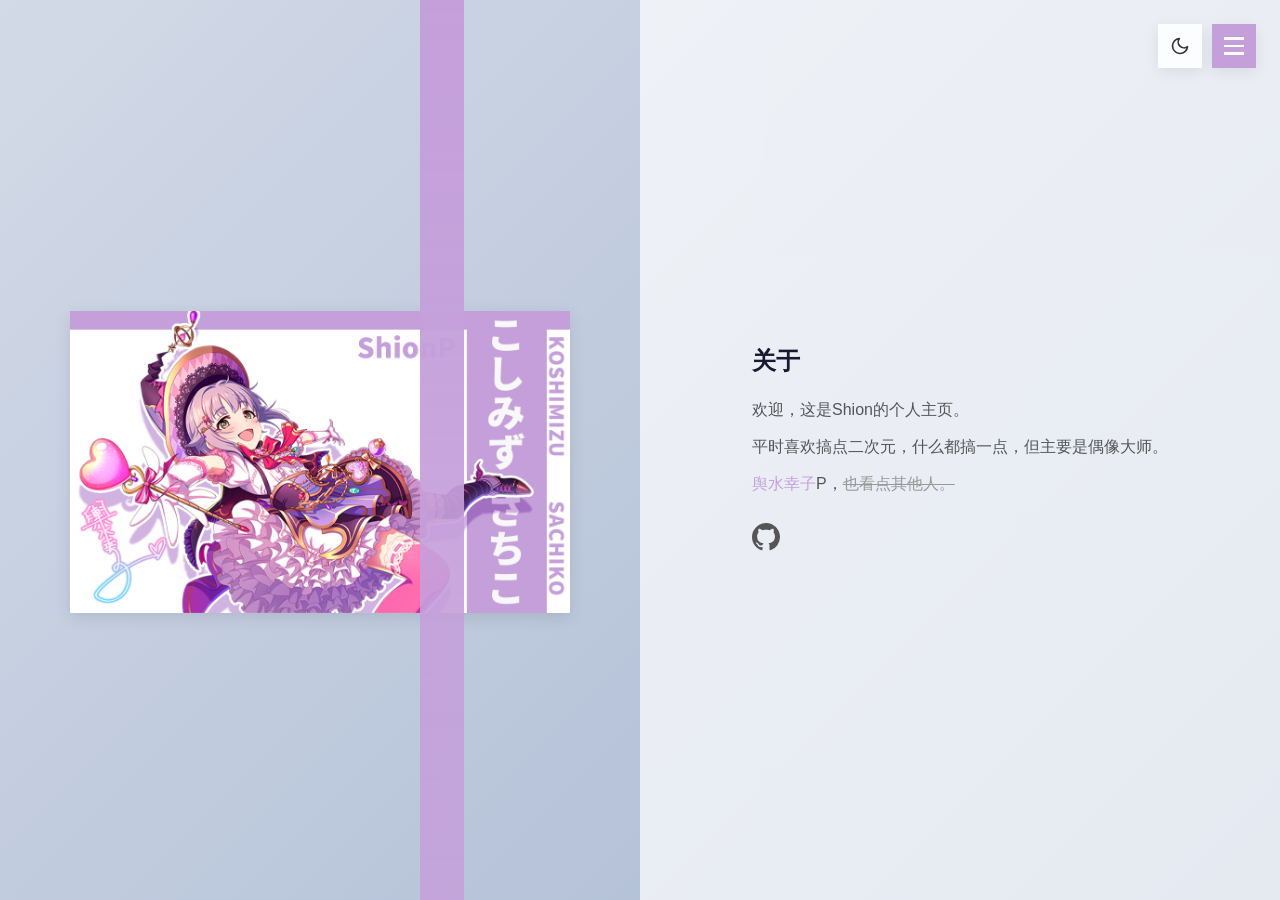
==== html/about.html @ f1ca3130 "perf: 预加载音效减少播放延迟" ====
<!DOCTYPE html>
<html lang="zh-CN">
<head>
    <meta charset="UTF-8" />
    <meta name="viewport" content="width=device-width, initial-scale=1.0" />
    <title>关于 · Shion</title>
    <link rel="stylesheet" href="../css/style.css" />
    <script>
        (function () {
            try {
                var t = localStorage.getItem('theme');
                if (!t) t = window.matchMedia('(prefers-color-scheme: dark)').matches ? 'dark' : 'light';
                document.documentElement.dataset.theme = t;
            } catch (e) {}
        })();
    </script>
    <style>
        .about-page {
            flex: 1;
            display: flex;
            height: 100vh;
        }

        /* 关于页主题色：采用「舆水幸子」链接的紫色，作为本页强调色；
           无论浅色/夜间模式都固定为同一紫色，不随主题变化 */
        :root {
            --accent: #c59fda;
        }
        [data-theme="dark"] {
            --accent: #c59fda;
        }

        /* 「舆水幸子」下划线：与友链页通用下划线一致（固定 width:100% + scaleX 从左生长） */
        #sachikoLink {
            position: relative;
            color: var(--accent);
            text-decoration: none;
        }
        #sachikoLink::after {
            content: "";
            position: absolute;
            left: 0;
            bottom: -3px;
            width: 100%;
            height: 2px;
            background: var(--accent);
            transform: scaleX(0);
            transform-origin: left center;
            transition: transform 0.25s ease;
        }
        #sachikoLink:hover::after {
            transform: scaleX(1);
        }

        .about-left {
            flex: 1;
            display: flex;
            align-items: center;
            justify-content: center;
            opacity: 0;
            animation: fadeIn 0.6s ease 0.15s forwards;
        }

        .about-right {
            flex: 1;
            background: rgba(255, 255, 255, 0.7);
            display: flex;
            align-items: center;
            justify-content: center;
            opacity: 0;
            transform: translateY(20px);
            animation: fadeInUp 0.6s ease 0.4s forwards;
        }

        .about-center {
            text-align: left;
            max-width: 500px;
        }

        @keyframes fadeIn {
            0% { opacity: 0; }
            100% { opacity: 1; }
        }

        @keyframes fadeInUp {
            0% { opacity: 0; transform: translateY(20px); }
            100% { opacity: 1; transform: translateY(0); }
        }

        .about-center h2 {
            font-size: 1.5rem;
            font-weight: 600;
            color: #1a1a2e;
            margin-bottom: 1rem;
        }

        .about-center p {
            color: #555;
            font-size: 1rem;
            line-height: 1.8;
            margin-bottom: 0.5rem;
        }

        .about-card {
            display: inline-block;
            margin-top: 1.5rem;
            cursor: pointer;
            user-select: none;
            -webkit-user-select: none;
        }

        .about-card img {
            width: 100%;
            max-width: 500px;
            height: auto;
            display: block;
            box-shadow: 0 4px 16px rgba(0, 0, 0, 0.1);
            transition: transform 0.3s ease;
        }

        .about-card.enlarged img {
            transform: scale(1.4);
        }

        /* 夜间模式：跟随主题，不再白色刺眼 */
        [data-theme="dark"] .about-right {
            background: rgba(30, 32, 48, 0.5);
        }
        [data-theme="dark"] .about-center h2 {
            color: #f0f0f7;
        }
        [data-theme="dark"] .about-center p {
            color: #c2c7d6;
        }
        [data-theme="dark"] .about-center a[style*="color:#555"] {
            color: #c2c7d6 !important;
        }

        /* 点击舆水幸子时显示的 SD 小人预览图（定位由 JS 计算，贴在文字左侧） */
        #sachikoPreview {
            position: fixed;
            width: 130px;
            max-width: 40vw;
            height: auto;
            z-index: 300;
            opacity: 0;
            pointer-events: none;
            transition: opacity 0.6s ease;
            /* 不受夜间 img 滤镜影响，保持原图亮度 */
            filter: none;
            user-select: none;
            -webkit-user-select: none;
            -webkit-user-drag: none;
        }
        #sachikoPreview.show {
            opacity: 1;
            pointer-events: auto; /* 显示时响应点击，可蹦跶 */
        }
        /* 切换主题时临时淡出旧图：淡出快、淡入慢 */
        #sachikoPreview.switching {
            opacity: 0;
            transition: opacity 0.2s ease;
        }
        /* 出场蹦跶动画（点击显示时触发，不影响 left/top 定位） */
        #sachikoPreview.bounce {
            animation: sachikoBounce 0.6s ease;
        }
        @keyframes sachikoBounce {
            0%   { transform: translateY(6px) scale(0.85); }
            40%  { transform: translateY(-16px) scale(1.06); }
            60%  { transform: translateY(0) scale(1); }
            75%  { transform: translateY(-7px) scale(1.03); }
            100% { transform: translateY(0) scale(1); }
        }
        /* 鼠标按下蓄力：下蹲压缩，松开即蹦 */
        #sachikoPreview.ready {
            transform: translateY(8px) scale(0.84);
            transition: transform 0.12s ease;
        }
        [data-theme="dark"] #sachikoPreview {
            width: 130px;
        }
    </style>
</head>
<body>
    <!-- 导航与飞出色块由 ../js/script.js 统一注入 -->

    <div class="about-page">
        <div class="about-left">
            <div class="about-card" id="aboutCard">
                <img src="../image/meishi/me/正.png" alt="名片正面" />
            </div>
        </div>
        <div class="about-right">
            <div class="about-center">
                <h2>关于</h2>
                <p>欢迎，这是Shion的个人主页。</p>
                <p>平时喜欢搞点二次元，什么都搞一点，但主要是偶像大师。</p>
                <p><a href="https://mobile.moegirl.org.cn/%E8%88%86%E6%B0%B4%E5%B9%B8%E5%AD%90" target="_blank" rel="noopener" id="sachikoLink">舆水幸子</a>P，<span style="text-decoration:line-through;color:#999;">也看点其他人。</span></p>
                <div style="margin-top:1.5rem;">
                    <a href="https://github.com/shiodd" target="_blank" rel="noopener" style="display:inline-flex;color:#555;">
                        <svg viewBox="0 0 24 24" fill="currentColor" width="28" height="28"><path d="M12 0C5.37 0 0 5.37 0 12c0 5.31 3.435 9.795 8.205 11.385.6.105.825-.255.825-.57 0-.285-.015-1.23-.015-2.235-3.015.555-3.795-.735-4.035-1.41-.135-.345-.72-1.41-1.23-1.695-.42-.225-1.02-.78-.015-.795.945-.015 1.62.87 1.845 1.23 1.08 1.815 2.805 1.305 3.495.99.105-.78.42-1.305.765-1.605-2.67-.3-5.46-1.335-5.46-5.925 0-1.305.465-2.385 1.23-3.225-.12-.3-.54-1.53.12-3.18 0 0 1.005-.315 3.3 1.23.96-.27 1.98-.405 3-.405s2.04.135 3 .405c2.295-1.56 3.3-1.23 3.3-1.23.66 1.65.24 2.88.12 3.18.765.84 1.23 1.905 1.23 3.225 0 4.605-2.805 5.625-5.475 5.925.435.375.81 1.095.81 2.22 0 1.605-.015 2.895-.015 3.3 0 .315.225.69.825.57A12.02 12.02 0 0 0 24 12c0-6.63-5.37-12-12-12z"/></svg>
                    </a>
                </div>
            </div>
        </div>
        <script>
                document.getElementById('aboutCard').addEventListener('click', function() {
                    this.classList.toggle('enlarged');
                });
        </script>
    </div>

    <!-- 悬停舆水幸子时显示的 SD 小人预览 -->
    <img id="sachikoPreview" alt="舆水幸子 SD" />

    <script src="../js/script.js"></script>
    <script>
        // 点击舆水幸子链接：切换显示/隐藏对应 SD 小人图（不跳转）
        (function () {
            const link = document.getElementById('sachikoLink');
            const preview = document.getElementById('sachikoPreview');
            if (!link || ! preview) return;
            function sachikoSrc() {
                const isDark = document.documentElement.dataset.theme === 'dark';
                return isDark
                    ? '../image/about/sd/sd_night.png'
                    : '../image/about/sd/sd_sun.png';
            }
            // 压暗滤镜跟随“图片本身”而非 data-theme，避免切换瞬间旧图亮度跳变
            function sachikoFilter() {
                const isDark = document.documentElement.dataset.theme === 'dark';
                return isDark ? 'brightness(0.68) saturate(0.9)' : 'none';
            }
            // 图片加载完成后按文字位置定位（贴在文字左侧、垂直居中）；换主题图后淡入
            const SWITCH_IN_MS = 1500; // 切换模式时 SD 小人的淡入时长
            preview.addEventListener('load', () => {
                positionPreview();
                if (preview.classList.contains('switching')) {
                    preview.style.transition = 'opacity ' + (SWITCH_IN_MS / 1000) + 's ease';
                    void preview.offsetWidth; // 强制 reflow，确保后续 opacity 变化走过渡而非瞬切
                    preview.classList.remove('switching');
                    // 淡入结束后恢复 base 过渡，避免影响点击显示/隐藏
                    setTimeout(() => { preview.style.transition = ''; }, SWITCH_IN_MS);
                }
            });
            // 蹦跶一下（先移除再 reflow，保证可重复触发）
            function bouncePreview() {
                preview.classList.remove('bounce');
                void preview.offsetWidth;
                preview.classList.add('bounce');
            }
            // 点击 SD 小人播放对应主题语音（按当前主题切换日/夜音效）
            // 提前为日/夜两种语音各建一个 Audio 并预加载，避免每次点击都重新拉取导致延迟
            const sdAudioDay = new Audio('../sound/voice/about/sd_sun.mp3');
            const sdAudioNight = new Audio('../sound/voice/about/sd_night.mp3');
            [sdAudioDay, sdAudioNight].forEach(a => { a.preload = 'auto'; a.load(); });
            function playSdSfx() {
                const isDark = document.documentElement.dataset.theme === 'dark';
                const a = isDark ? sdAudioNight : sdAudioDay;
                a.currentTime = 0;
                a.play().catch(() => {});
            }
            function positionPreview() {
                const r = link.getBoundingClientRect();
                const pw = preview.offsetWidth || 150;
                const ph = preview.offsetHeight || 0;
                let left = r.left - pw - 12;
                let top = r.top + r.height / 2 - ph / 2;
                if (left < 8) left = r.right + 12; // 左侧空间不足则显示在右侧
                if (top < 8) top = 8;
                preview.style.left = left + 'px';
                preview.style.top = top + 'px';
            }
            link.addEventListener('click', (e) => {
                e.preventDefault(); // 阻止跳转链接
                if (preview.classList.contains('show')) {
                    preview.classList.remove('show', 'switching'); // 再次点击消失
                } else {
                    preview.classList.remove('switching');
                    preview.style.filter = sachikoFilter();
                    preview.src = sachikoSrc();
                    preview.classList.add('show');
                    positionPreview();
                    bouncePreview(); // 出场蹦跶
                }
            });
            // 鼠标按下蓄力、松开蹦跶（一次点击只蹦一次，避免 click 重复触发）
            let pressing = false;
            preview.addEventListener('mousedown', (e) => {
                e.stopPropagation();
                if (!preview.classList.contains('show')) return;
                pressing = true;
                preview.classList.add('ready'); // 蓄力下蹲
            });
            function releaseBounce() {
                if (!pressing) return;
                pressing = false;
                preview.classList.remove('ready'); // 解除蓄力
                playSdSfx(); // 播放对应主题音效
                bouncePreview(); // 蹦跶
            }
            preview.addEventListener('mouseup', (e) => {
                e.stopPropagation();
                releaseBounce();
            });
            // 在元素外松开也能蹦跶
            document.addEventListener('mouseup', releaseBounce);
            // 切换日/夜模式时，若 SD 正显示则同步更换对应主题图（带淡出淡入过渡）
            const themeObserver = new MutationObserver(() => {
                if (preview.classList.contains('show')) {
                    preview.style.transition = ''; // 清残留 inline 过渡，确保淡出用 .switching 的 0.2s
                    preview.classList.remove('bounce'); // 避免蹦跶与切换淡出冲突
                    preview.classList.remove('ready'); // 清蓄力，避免卡住
                    preview.classList.add('switching'); // 淡出旧图
                    setTimeout(() => {
                        preview.style.filter = sachikoFilter();
                        preview.src = sachikoSrc();
                    }, 250); // 与淡出过渡(0.2s)一致，确保旧图淡出后再换
                }
            });
            themeObserver.observe(document.documentElement, {
                attributes: true,
                attributeFilter: ['data-theme'],
            });
        })();
    </script>
</body>
</html>
---- css/style.css ----
/* ========== Theme Variables ========== */
:root {
    --bg-grad: linear-gradient(135deg, #d3dae7 0%, #a8b8d2 100%);
    --text: #333;
    --text-strong: #1a1a2e;
    --text-soft: #555;
    --text-muted: #999;
    --surface: rgba(255, 255, 255, 0.85);
    --surface-strong: rgba(255, 255, 255, 0.9);
    --surface-soft: rgba(255, 255, 255, 0.6);
    --surface-faint: rgba(255, 255, 255, 0.4);
    --shadow: 0 4px 16px rgba(0, 0, 0, 0.08);
    --shadow-lg: 0 8px 30px rgba(0, 0, 0, 0.1);
    --tag-bg: #eef0f5;
    --tag-text: #1a1a2e;
}

[data-theme="dark"] {
    --bg-grad: linear-gradient(135deg, #1a1a2e 0%, #16213e 100%);
    --text: #e8e8ef;
    --text-strong: #f0f0f7;
    --text-soft: #c2c7d6;
    --text-muted: #9aa0b4;
    --surface: rgba(40, 42, 60, 0.85);
    --surface-strong: rgba(48, 50, 70, 0.9);
    --surface-soft: rgba(30, 32, 48, 0.6);
    --surface-faint: rgba(30, 32, 48, 0.4);
    --shadow: 0 4px 16px rgba(0, 0, 0, 0.4);
    --shadow-lg: 0 8px 30px rgba(0, 0, 0, 0.45);
    --tag-bg: #2a2c3e;
    --tag-text: #e8e8ef;
}

/* 夜间模式下降低强调色亮度，避免亮色在深色背景上刺眼 */
[data-theme="dark"] .arrow-block {
    filter: brightness(0.62) saturate(0.85);
}
[data-theme="dark"] .nav-toggle {
    filter: brightness(0.68) saturate(0.85);
}
[data-theme="dark"] .nav-btn {
    filter: brightness(0.72) saturate(0.9);
}
[data-theme="dark"] .nav-btn span {
    color: #fff;
}

/* 夜间模式：首页布局镜像（图片移到右侧，与白天相反） */
[data-theme="dark"] .main-wrap {
    flex-direction: row-reverse;
    position: relative;
    z-index: 60;
}
[data-theme="dark"] .profile-side {
    background: url('../image/index/index_night.png') right 28px bottom 0px / contain no-repeat;
    width: 500px;
    position: relative;
    z-index: 60;
    /* 夜间压暗图片，融入深色背景 */
    filter: brightness(0.68) saturate(0.9);
}
/* 夜间模式：各子页图片（名片/头像/相册）统一压暗 */
[data-theme="dark"] img {
    filter: brightness(0.7) saturate(0.9);
}

/* 夜间模式：色条飞入方向反转为从下到上（飞出保持原样） */
@keyframes arrowRise {
    0% {
        opacity: 0;
        transform: translateY(110vh) scaleY(0.3);
    }
    60% {
        opacity: 1;
    }
    100% {
        opacity: 1;
        transform: translateY(0) scaleY(1);
    }
}
[data-theme="dark"] .arrow-block.vertical.stay {
    animation: arrowRise 0.6s cubic-bezier(0.22, 1, 0.36, 1) forwards;
}

/* 夜间模式：横向色条飞入方向反转为从左侧进入 */
@keyframes barSlideInReverse {
    0% {
        opacity: 0;
        transform: translateX(-110vw) scaleX(0.3);
    }
    100% {
        opacity: 1;
        transform: translateX(0) scaleX(1);
    }
}
[data-theme="dark"] .arrow-block.horizontal.stay {
    animation: barSlideInReverse 0.5s cubic-bezier(0.22, 1, 0.36, 1) forwards;
}

/* 切换主题时各页面内容与首页一致淡入 */
body.theme-switch .main-wrap,
body.theme-switch .about-page,
body.theme-switch .record-page,
body.theme-switch .card-page,
body.theme-switch .friends-page {
    animation: fadeIn 2.2s ease forwards;
}

/* ========== Reset & Base ========== */
*,
*::before,
*::after {
    margin: 0;
    padding: 0;
    box-sizing: border-box;
}

body {
    font-family: -apple-system, BlinkMacSystemFont, "Segoe UI", Roboto,
        "Helvetica Neue", Arial, "Noto Sans SC", sans-serif;
    /* 固定白天渐变：夜间黑色由下方叠加层（opacity 过渡）提供，从而实现平滑渐变黑；底色调柔和不刺眼 */
    background: linear-gradient(135deg, #d3dae7 0%, #a8b8d2 100%);
    display: flex;
    padding: 0;
    margin: 0;
    color: var(--text);
    line-height: 1.6;
    overflow-x: hidden;
    overflow-y: hidden;
    height: 100vh;
    transition: background 0.3s ease, color 0.3s ease;
}

/* 夜间模式背景：用固定暗色叠加层 + opacity 过渡实现平滑渐变黑
   （渐变无法直接过渡，故用叠加层的方式） */
body::before {
    content: "";
    position: fixed;
    inset: 0;
    background: linear-gradient(135deg, #1a1a2e 0%, #16213e 100%);
    opacity: 0;
    transition: opacity 1.5s ease;
    z-index: -1;
    pointer-events: none;
}
[data-theme="dark"] body::before {
    opacity: 1;
}

/* ========== Top Nav ========== */
.top-nav {
    position: fixed;
    top: 1.5rem;
    right: 1.5rem;
    z-index: 100;
    display: flex;
    flex-direction: row;
    align-items: center;
    gap: 0.6rem;
}

/* 汉堡按钮 */
.nav-toggle {
    width: 44px;
    height: 44px;
    border: none;
    border-radius: 0;
    background: var(--surface);
    backdrop-filter: blur(8px);
    cursor: pointer;
    display: flex;
    flex-direction: column;
    align-items: center;
    justify-content: center;
    gap: 5px;
    box-shadow: var(--shadow);
    transition: background 0.25s, box-shadow 0.25s;
    position: relative;
    z-index: 110;
}

.nav-toggle:hover {
    background: var(--surface-strong) !important;
    box-shadow: var(--shadow);
}

/* 悬停时覆盖 JS 注入的彩色背景，跟随主题色（浅色深条 / 深色浅条） */
.nav-toggle:hover span {
    background: var(--text) !important;
}

.nav-toggle span {
    display: block;
    width: 20px;
    height: 2.5px;
    background: var(--toggle-color, var(--text));
    border-radius: 0;
    transition: all 0.3s ease;
    transform-origin: center;
}

.nav-toggle.active span:nth-child(1) {
    transform: translateY(7.5px) rotate(45deg);
}
.nav-toggle.active span:nth-child(2) {
    opacity: 0;
    transform: scaleX(0);
}
.nav-toggle.active span:nth-child(3) {
    transform: translateY(-7.5px) rotate(-45deg);
}

/* 主题切换按钮（太阳/月亮） */
.theme-toggle-btn {
    width: 44px;
    height: 44px;
    border: none;
    border-radius: 0;
    background: var(--surface);
    backdrop-filter: blur(8px);
    cursor: pointer;
    font-size: 1.1rem;
    line-height: 1;
    color: var(--text);
    box-shadow: var(--shadow);
    transition: background 0.25s, box-shadow 0.25s;
    position: relative;
    z-index: 110;
    display: flex;
    align-items: center;
    justify-content: center;
    padding: 0;
}

.theme-toggle-btn:hover {
    background: var(--surface-strong);
    box-shadow: var(--shadow);
}

/* 主题图标：在月亮/太阳之间做淡入淡出 + 旋转缩放切换 */
.theme-toggle-btn .icon {
    position: absolute;
    inset: 0;
    display: flex;
    align-items: center;
    justify-content: center;
    transition: opacity 0.3s ease, transform 0.4s ease;
}

.theme-toggle-btn .icon-moon {
    opacity: 1;
    transform: rotate(0deg) scale(1);
}

.theme-toggle-btn .icon-sun {
    opacity: 0;
    transform: rotate(-90deg) scale(0.4);
}

[data-theme="dark"] .theme-toggle-btn .icon-moon {
    opacity: 0;
    transform: rotate(90deg) scale(0.4);
}

[data-theme="dark"] .theme-toggle-btn .icon-sun {
    opacity: 1;
    transform: rotate(0deg) scale(1);
}

/* 下拉菜单 */
.nav-dropdown {
    position: absolute;
    top: calc(100% + 8px);
    right: 0;
    display: flex;
    flex-direction: column;
    gap: 0;
    background: transparent;
    padding: 0;
    box-shadow: var(--shadow-lg);
    max-height: 0;
    overflow: hidden;
    transition: max-height 0.35s ease;
}

.nav-dropdown.open {
    max-height: 300px;
}

.nav-dropdown .nav-btn {
    display: flex;
    align-items: center;
    gap: 0.6rem;
    padding: 0.6rem 1rem;
    border: none;
    border-radius: 0;
    background: var(--surface-strong);
    cursor: pointer;
    color: var(--text-soft);
    font-size: 0.9rem;
    font-weight: 500;
    white-space: nowrap;
    transition: all 0.2s ease;
    /* 文本不可选中 */
    user-select: none;
    -webkit-user-select: none;
}

.nav-dropdown .nav-btn span {
    color: var(--text-soft);
}

.nav-dropdown .nav-btn:hover {
    background: var(--btn-color);
    color: #fff;
}

.nav-dropdown .nav-btn:hover span {
    color: #fff;
}

/* ========== Arrow Blocks ========== */
.arrow-blocks {
    position: fixed;
    top: 0;
    left: 0;
    width: 100%;
    height: 100vh;
    pointer-events: none;
    z-index: 50;
    overflow: hidden;
}

/* 色块基础定位始终在屏内，飞入/飞出完全由 transform 动画控制，
   避免依赖 top/left 关键帧导致切换动画时瞬间弹回屏外 */
.arrow-block {
    position: absolute;
    top: 0;
    left: 0;
    width: 44px;
    height: 100vh;
    border-radius: 0;
    display: flex;
    flex-direction: column;
    align-items: center;
    justify-content: center;
    color: #fff;
    font-size: 0.85rem;
    font-weight: 600;
}

/* 进入：由少到多（scale 展开）+ 从屏外飞入 */
.arrow-block.stay {
    animation: arrowDrop 0.6s cubic-bezier(0.22, 1, 0.36, 1) forwards;
}

.arrow-block.horizontal.stay {
    animation: barSlideIn 0.5s cubic-bezier(0.22, 1, 0.36, 1) forwards;
}

/* 飞出：沿各自进入方向继续飞出（不退回），由多到少（scale 收缩） */
.arrow-block.fly-out-down {
    animation: flyOutDown 0.4s ease-in forwards;
}
.arrow-block.fly-out-up {
    animation: flyOutUp 0.4s ease-in forwards;
}
.arrow-block.fly-out-left {
    animation: flyOutLeft 0.4s ease-in forwards;
}
.arrow-block.fly-out-right {
    animation: flyOutRight 0.4s ease-in forwards;
}

@keyframes arrowDrop {
    0% {
        opacity: 0;
        transform: translateY(-110vh) scaleY(0.3);
    }
    60% {
        opacity: 1;
    }
    100% {
        opacity: 1;
        transform: translateY(0) scaleY(1);
    }
}

@keyframes barSlideIn {
    0% {
        opacity: 0;
        transform: translateX(110vw) scaleX(0.3);
    }
    60% {
        opacity: 1;
    }
    100% {
        opacity: 1;
        transform: translateX(0) scaleX(1);
    }
}

@keyframes flyOutDown {
    0% {
        opacity: 1;
        transform: translateY(0) scaleY(1);
    }
    100% {
        opacity: 0;
        transform: translateY(110vh) scaleY(0);
    }
}

@keyframes flyOutLeft {
    0% {
        opacity: 1;
        transform: translateX(0) scaleX(1);
    }
    100% {
        opacity: 0;
        transform: translateX(-110vw) scaleX(0);
    }
}

@keyframes flyOutUp {
    0% {
        opacity: 1;
        transform: translateY(0) scaleY(1);
    }
    100% {
        opacity: 0;
        transform: translateY(-110vh) scaleY(0);
    }
}

@keyframes flyOutRight {
    0% {
        opacity: 1;
        transform: translateX(0) scaleX(1);
    }
    100% {
        opacity: 0;
        transform: translateX(110vw) scaleX(0);
    }
}

/* ========== Main Wrap ========== */
.main-wrap {
    flex: 1;
    display: flex;
}

/* ========== Profile Side (Left) ========== */
.profile-side {
    width: 420px;
    flex-shrink: 0;
    background: url('../image/index/index.png') center / cover no-repeat;
    opacity: 0;
    animation: fadeIn 0.6s ease 0.15s forwards;
}

@keyframes fadeIn {
    0% { opacity: 0; }
    100% { opacity: 1; }
}

.profile-side .avatar {
    width: 130px;
    height: 130px;
    border-radius: 0;
    overflow: hidden;
    margin: 0 auto 1.5rem;
    border: 3px solid rgba(255, 255, 255, 0.3);
    box-shadow: 0 8px 24px rgba(0, 0, 0, 0.2);
}

.profile-side .avatar img {
    width: 100%;
    height: 100%;
    object-fit: cover;
    display: block;
}

.profile-side .name {
    font-size: 1.75rem;
    font-weight: 700;
    color: #fff;
    letter-spacing: 0.02em;
}

.profile-side .bio {
    font-size: 0.95rem;
    color: rgba(255, 255, 255, 0.6);
    margin-top: 0.4rem;
}

.profile-side .socials {
    display: flex;
    justify-content: center;
    gap: 0.75rem;
    margin-top: 1.5rem;
}

.profile-side .socials a {
    display: inline-flex;
    align-items: center;
    justify-content: center;
    width: 42px;
    height: 42px;
    border-radius: 0;
    color: rgba(255, 255, 255, 0.7);
    background: rgba(255, 255, 255, 0.1);
}

.profile-side .socials a svg {
    width: 20px;
    height: 20px;
}

.profile-side .socials a:hover {
    color: #fff;
    background: rgba(255, 255, 255, 0.25);
}

/* ========== Content Side (Right) ========== */
.content-side {
    flex: 1;
    padding: 4rem 3.5rem;
    display: flex;
    flex-direction: column;
    justify-content: center;
    position: relative;
    background: var(--surface-soft);
    opacity: 0;
    transform: translateY(20px);
    animation: fadeInUp 0.6s ease 0.4s forwards;
    transition: background 0.3s ease;
}

.home-center {
    position: relative;
    z-index: 1;
    text-align: center;
    user-select: none;
    -webkit-user-select: none;
}

.home-name {
    font-size: 3rem;
    font-weight: 700;
    color: var(--text-strong);
    margin-bottom: 0.5rem;
    letter-spacing: 0.04em;
}

.home-sub {
    display: inline-block;
    font-size: 1rem;
    color: var(--text-muted);
    margin-bottom: 1.5rem;
    transition: color 0.6s ease;
}

/* 日语标语：只有「輝き」两个字参与渐变。悬停整句副标题时，
   仅该 span 保持同一种颜色并平滑过渡到下一个主题色（循环）。
   动画的 keyframes 由 JS 用 NAV_COLORS 动态生成，不写死颜色。 */
.gradient-text {
    transition: color 0.6s ease;
}
.home-sub:hover .gradient-text {
    animation: themeColorShift 6s linear infinite;
}

/* 夜间模式：与导航主题色（.arrow-block）保持一致的方式变暗，避免亮色刺眼（不写死颜色） */
[data-theme="dark"] .gradient-text {
    filter: brightness(0.62) saturate(0.85);
}

/* ========== 首页点击色条 ========== */
/* 点页面任意位置，从该 x 坐标从屏幕顶部落下一条贯穿全屏高度的色条，停留后从右侧飞走 */
.click-bar {
    position: absolute;
    top: 0;
    width: 44px;
    height: 100vh;
    transform: translateY(-100%);
    pointer-events: none;
    z-index: 0;
}
/* 点击屏幕下半：落下后从下方飞走 */
.click-bar.fly-down {
    animation: clickBarDown 1.6s cubic-bezier(0.22, 1, 0.36, 1) forwards;
}
/* 点击屏幕上半：落下后从上方飞走 */
.click-bar.fly-up {
    animation: clickBarUp 1.6s cubic-bezier(0.22, 1, 0.36, 1) forwards;
}
@keyframes clickBarDown {
    0%   { transform: translateY(-100%); opacity: 0; }
    18%  { transform: translateY(0);     opacity: 1; }
    100% { transform: translateY(100%);  opacity: 1; }
}
@keyframes clickBarUp {
    0%   { transform: translateY(100%);  opacity: 0; }
    18%  { transform: translateY(0);     opacity: 1; }
    100% { transform: translateY(-100%); opacity: 1; }
}
/* 夜间模式：点击色条与导航主题色一致的方式变暗（不写死颜色） */
[data-theme="dark"] .click-bar {
    filter: brightness(0.62) saturate(0.85);
}

/* ========== About Screen ========== */
.about-screen {
    margin-left: 420px;
    min-height: 100vh;
    display: flex;
    flex-direction: column;
    justify-content: center;
    padding: 4rem 3.5rem;
    background: var(--surface-faint);
    text-align: left;
    transition: background 0.3s ease;
}

.about-screen h2 {
    font-size: 1.5rem;
    font-weight: 600;
    color: var(--text-strong);
    margin-bottom: 1.5rem;
}

.about-screen p {
    color: var(--text-soft);
    font-size: 1rem;
    margin-bottom: 0.5rem;
    line-height: 1.8;
}

.home-ip {
    font-size: 0.9rem;
    color: var(--text-muted);
}

@keyframes fadeInUp {
    0% {
        opacity: 0;
        transform: translateY(20px);
    }
    100% {
        opacity: 1;
        transform: translateY(0);
    }
}

/* ========== Tags ========== */
.tags {
    display: flex;
    flex-wrap: wrap;
    gap: 0.65rem;
}

.tag {
    display: inline-block;
    padding: 0.4rem 1.1rem;
    font-size: 0.9rem;
    color: var(--tag-text);
    background: var(--tag-bg);
    border-radius: 0;
    transition: all 0.2s ease;
}

.tag:hover {
    background: var(--text-strong);
    color: var(--tag-bg);
}

/* ========== Footer ========== */
.footer {
    margin-top: 2.5rem;
    font-size: 0.85rem;
    color: var(--text-muted);
}

/* ========== Responsive ========== */
@media (max-width: 768px) {
    .main-wrap {
        flex-direction: column;
    }

    .profile-side {
        width: 100%;
        min-height: 200px;
    }

    .content-side {
        padding: 2.5rem 1.5rem;
    }

    .top-nav {
        top: 0.75rem;
        right: 0.75rem;
    }

    .nav-toggle {
        width: 38px;
        height: 38px;
    }

    .theme-toggle-btn {
        width: 38px;
        height: 38px;
        font-size: 1rem;
    }

    .nav-toggle span {
        width: 18px;
        height: 2px;
    }
}
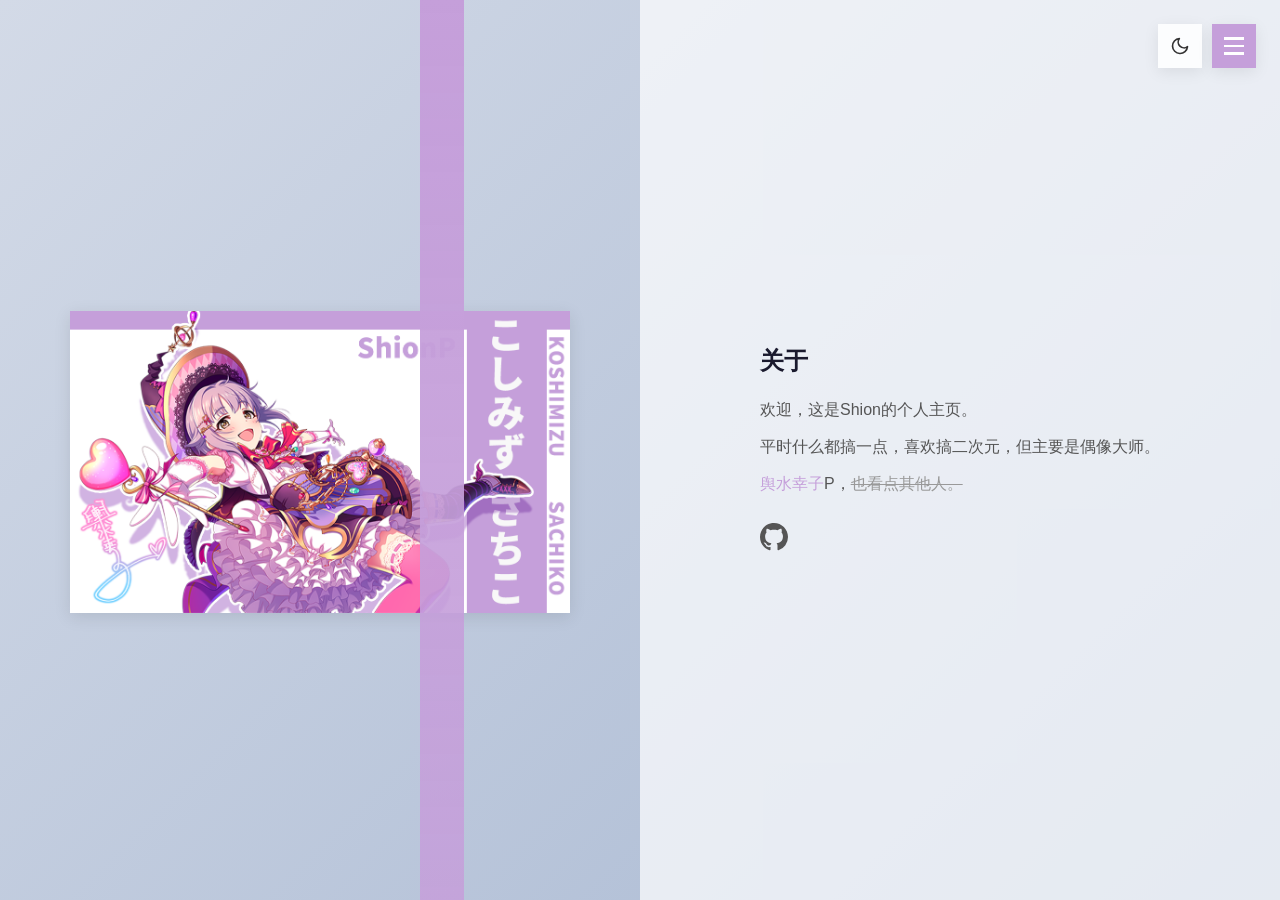
==== commit 444c443a: "update about" ====
--- a/html/about.html
+++ b/html/about.html
@@ -30,7 +30,6 @@
             --accent: #c59fda;
         }
 
-        /* 「舆水幸子」下划线：与友链页通用下划线一致（固定 width:100% + scaleX 从左生长） */
         #sachikoLink {
             position: relative;
             color: var(--accent);
@@ -102,7 +101,9 @@
         }
 
         .about-card {
-            display: inline-block;
+            display: block;
+            width: 100%;
+            max-width: min(500px, 42vw);
             margin-top: 1.5rem;
             cursor: pointer;
             user-select: none;
@@ -111,7 +112,7 @@
 
         .about-card img {
             width: 100%;
-            max-width: 500px;
+            max-width: 100%;
             height: auto;
             display: block;
             box-shadow: 0 4px 16px rgba(0, 0, 0, 0.1);
@@ -136,7 +137,6 @@
             color: #c2c7d6 !important;
         }
 
-        /* 点击舆水幸子时显示的 SD 小人预览图（定位由 JS 计算，贴在文字左侧） */
         #sachikoPreview {
             position: fixed;
             width: 130px;
@@ -161,7 +161,6 @@
             opacity: 0;
             transition: opacity 0.2s ease;
         }
-        /* 出场蹦跶动画（点击显示时触发，不影响 left/top 定位） */
         #sachikoPreview.bounce {
             animation: sachikoBounce 0.6s ease;
         }
@@ -195,7 +194,7 @@
             <div class="about-center">
                 <h2>关于</h2>
                 <p>欢迎，这是Shion的个人主页。</p>
-                <p>平时喜欢搞点二次元，什么都搞一点，但主要是偶像大师。</p>
+                <p>平时什么都搞一点，喜欢搞二次元，但主要是偶像大师。</p>
                 <p><a href="https://mobile.moegirl.org.cn/%E8%88%86%E6%B0%B4%E5%B9%B8%E5%AD%90" target="_blank" rel="noopener" id="sachikoLink">舆水幸子</a>P，<span style="text-decoration:line-through;color:#999;">也看点其他人。</span></p>
                 <div style="margin-top:1.5rem;">
                     <a href="https://github.com/shiodd" target="_blank" rel="noopener" style="display:inline-flex;color:#555;">
@@ -211,12 +210,12 @@
         </script>
     </div>
 
-    <!-- 悬停舆水幸子时显示的 SD 小人预览 -->
+    <!-- 悬停时显示的 SD 小人预览 -->
     <img id="sachikoPreview" alt="舆水幸子 SD" />
 
     <script src="../js/script.js"></script>
     <script>
-        // 点击舆水幸子链接：切换显示/隐藏对应 SD 小人图（不跳转）
+        
         (function () {
             const link = document.getElementById('sachikoLink');
             const preview = document.getElementById('sachikoPreview');
@@ -227,12 +226,11 @@
                     ? '../image/about/sd/sd_night.png'
                     : '../image/about/sd/sd_sun.png';
             }
-            // 压暗滤镜跟随“图片本身”而非 data-theme，避免切换瞬间旧图亮度跳变
+            
             function sachikoFilter() {
                 const isDark = document.documentElement.dataset.theme === 'dark';
                 return isDark ? 'brightness(0.68) saturate(0.9)' : 'none';
             }
-            // 图片加载完成后按文字位置定位（贴在文字左侧、垂直居中）；换主题图后淡入
             const SWITCH_IN_MS = 1500; // 切换模式时 SD 小人的淡入时长
             preview.addEventListener('load', () => {
                 positionPreview();
@@ -244,13 +242,11 @@
                     setTimeout(() => { preview.style.transition = ''; }, SWITCH_IN_MS);
                 }
             });
-            // 蹦跶一下（先移除再 reflow，保证可重复触发）
             function bouncePreview() {
                 preview.classList.remove('bounce');
                 void preview.offsetWidth;
                 preview.classList.add('bounce');
             }
-            // 点击 SD 小人播放对应主题语音（按当前主题切换日/夜音效）
             // 提前为日/夜两种语音各建一个 Audio 并预加载，避免每次点击都重新拉取导致延迟
             const sdAudioDay = new Audio('../sound/voice/about/sd_sun.mp3');
             const sdAudioNight = new Audio('../sound/voice/about/sd_night.mp3');
@@ -285,7 +281,6 @@
                     bouncePreview(); // 出场蹦跶
                 }
             });
-            // 鼠标按下蓄力、松开蹦跶（一次点击只蹦一次，避免 click 重复触发）
             let pressing = false;
             preview.addEventListener('mousedown', (e) => {
                 e.stopPropagation();
@@ -306,7 +301,6 @@
             });
             // 在元素外松开也能蹦跶
             document.addEventListener('mouseup', releaseBounce);
-            // 切换日/夜模式时，若 SD 正显示则同步更换对应主题图（带淡出淡入过渡）
             const themeObserver = new MutationObserver(() => {
                 if (preview.classList.contains('show')) {
                     preview.style.transition = ''; // 清残留 inline 过渡，确保淡出用 .switching 的 0.2s
@@ -316,7 +310,7 @@
                     setTimeout(() => {
                         preview.style.filter = sachikoFilter();
                         preview.src = sachikoSrc();
-                    }, 250); // 与淡出过渡(0.2s)一致，确保旧图淡出后再换
+                    }, 250);
                 }
             });
             themeObserver.observe(document.documentElement, {
--- a/css/style.css
+++ b/css/style.css
@@ -45,7 +45,6 @@
     color: #fff;
 }
 
-/* 夜间模式：首页布局镜像（图片移到右侧，与白天相反） */
 [data-theme="dark"] .main-wrap {
     flex-direction: row-reverse;
     position: relative;
@@ -59,12 +58,10 @@
     /* 夜间压暗图片，融入深色背景 */
     filter: brightness(0.68) saturate(0.9);
 }
-/* 夜间模式：各子页图片（名片/头像/相册）统一压暗 */
 [data-theme="dark"] img {
     filter: brightness(0.7) saturate(0.9);
 }
 
-/* 夜间模式：色条飞入方向反转为从下到上（飞出保持原样） */
 @keyframes arrowRise {
     0% {
         opacity: 0;
@@ -118,7 +115,6 @@
 body {
     font-family: -apple-system, BlinkMacSystemFont, "Segoe UI", Roboto,
         "Helvetica Neue", Arial, "Noto Sans SC", sans-serif;
-    /* 固定白天渐变：夜间黑色由下方叠加层（opacity 过渡）提供，从而实现平滑渐变黑；底色调柔和不刺眼 */
     background: linear-gradient(135deg, #d3dae7 0%, #a8b8d2 100%);
     display: flex;
     padding: 0;
@@ -131,8 +127,6 @@
     transition: background 0.3s ease, color 0.3s ease;
 }
 
-/* 夜间模式背景：用固定暗色叠加层 + opacity 过渡实现平滑渐变黑
-   （渐变无法直接过渡，故用叠加层的方式） */
 body::before {
     content: "";
     position: fixed;
@@ -184,7 +178,6 @@
     box-shadow: var(--shadow);
 }
 
-/* 悬停时覆盖 JS 注入的彩色背景，跟随主题色（浅色深条 / 深色浅条） */
 .nav-toggle:hover span {
     background: var(--text) !important;
 }
@@ -210,7 +203,6 @@
     transform: translateY(-7.5px) rotate(-45deg);
 }
 
-/* 主题切换按钮（太阳/月亮） */
 .theme-toggle-btn {
     width: 44px;
     height: 44px;
@@ -349,7 +341,6 @@
     font-weight: 600;
 }
 
-/* 进入：由少到多（scale 展开）+ 从屏外飞入 */
 .arrow-block.stay {
     animation: arrowDrop 0.6s cubic-bezier(0.22, 1, 0.36, 1) forwards;
 }
@@ -358,7 +349,6 @@
     animation: barSlideIn 0.5s cubic-bezier(0.22, 1, 0.36, 1) forwards;
 }
 
-/* 飞出：沿各自进入方向继续飞出（不退回），由多到少（scale 收缩） */
 .arrow-block.fly-out-down {
     animation: flyOutDown 0.4s ease-in forwards;
 }
@@ -450,7 +440,6 @@
     display: flex;
 }
 
-/* ========== Profile Side (Left) ========== */
 .profile-side {
     width: 420px;
     flex-shrink: 0;
@@ -522,7 +511,6 @@
     background: rgba(255, 255, 255, 0.25);
 }
 
-/* ========== Content Side (Right) ========== */
 .content-side {
     flex: 1;
     padding: 4rem 3.5rem;
@@ -561,9 +549,6 @@
     transition: color 0.6s ease;
 }
 
-/* 日语标语：只有「輝き」两个字参与渐变。悬停整句副标题时，
-   仅该 span 保持同一种颜色并平滑过渡到下一个主题色（循环）。
-   动画的 keyframes 由 JS 用 NAV_COLORS 动态生成，不写死颜色。 */
 .gradient-text {
     transition: color 0.6s ease;
 }
@@ -571,7 +556,6 @@
     animation: themeColorShift 6s linear infinite;
 }
 
-/* 夜间模式：与导航主题色（.arrow-block）保持一致的方式变暗，避免亮色刺眼（不写死颜色） */
 [data-theme="dark"] .gradient-text {
     filter: brightness(0.62) saturate(0.85);
 }
@@ -605,7 +589,6 @@
     18%  { transform: translateY(0);     opacity: 1; }
     100% { transform: translateY(-100%); opacity: 1; }
 }
-/* 夜间模式：点击色条与导航主题色一致的方式变暗（不写死颜色） */
 [data-theme="dark"] .click-bar {
     filter: brightness(0.62) saturate(0.85);
 }
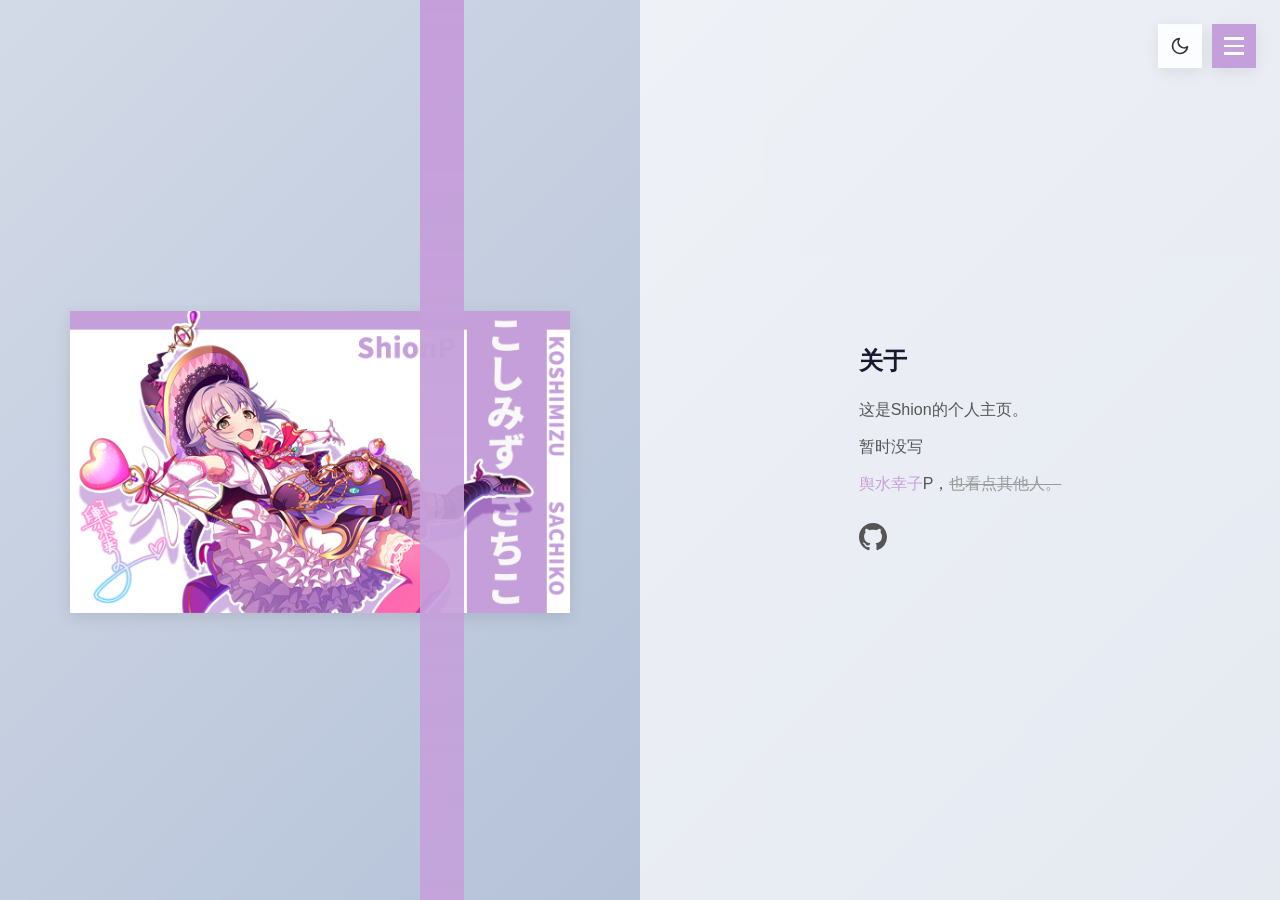
==== commit 0bbf3af1: "feat(record): 新增记录并按日期倒序排列" ====
--- a/html/about.html
+++ b/html/about.html
@@ -193,8 +193,8 @@
         <div class="about-right">
             <div class="about-center">
                 <h2>关于</h2>
-                <p>欢迎，这是Shion的个人主页。</p>
-                <p>平时什么都搞一点，喜欢搞二次元，但主要是偶像大师。</p>
+                <p>这是Shion的个人主页。</p>
+                <p>暂时没写</p>
                 <p><a href="https://mobile.moegirl.org.cn/%E8%88%86%E6%B0%B4%E5%B9%B8%E5%AD%90" target="_blank" rel="noopener" id="sachikoLink">舆水幸子</a>P，<span style="text-decoration:line-through;color:#999;">也看点其他人。</span></p>
                 <div style="margin-top:1.5rem;">
                     <a href="https://github.com/shiodd" target="_blank" rel="noopener" style="display:inline-flex;color:#555;">
--- a/css/style.css
+++ b/css/style.css
@@ -701,3 +701,81 @@
         height: 2px;
     }
 }
+
+/* ========== 移动端访问提示 ========== */
+.mobile-notice {
+    position: fixed;
+    inset: 0;
+    z-index: 9999;
+    display: flex;
+    align-items: center;
+    justify-content: center;
+    padding: 1.5rem;
+    background: rgba(20, 22, 35, 0.55);
+    backdrop-filter: blur(4px);
+    opacity: 1;
+    transition: opacity 0.3s ease;
+}
+
+.mobile-notice.is-hide {
+    opacity: 0;
+    pointer-events: none;
+}
+
+.mobile-notice__card {
+    width: 100%;
+    max-width: 360px;
+    background: var(--surface-strong);
+    color: var(--text-strong);
+    border-radius: 0;
+    padding: 2rem 1.75rem;
+    box-shadow: var(--shadow-lg);
+    text-align: center;
+}
+
+.mobile-notice__title {
+    margin: 0 0 0.75rem;
+    font-size: 1.2rem;
+    color: var(--text-strong);
+}
+
+.mobile-notice__desc {
+    margin: 0 0 1.5rem;
+    font-size: 0.92rem;
+    line-height: 1.6;
+    color: var(--text-soft);
+}
+
+.mobile-notice__btn {
+    display: inline-block;
+    padding: 0.6rem 1.6rem;
+    border: none;
+    border-radius: 0;
+    background: #c59fda;
+    color: #fff;
+    font-size: 0.95rem;
+    cursor: pointer;
+    transition: transform 0.2s ease, filter 0.2s ease;
+}
+
+.mobile-notice__btn:hover {
+    transform: translateY(-1px);
+    filter: brightness(1.05);
+}
+
+[data-theme="dark"] .mobile-notice__btn {
+    background: #7a6387;
+}
+
+/* ========== 不蒜子统计 ========== */
+.busuanzi-stats {
+    margin-top: 1.5rem;
+    font-size: 0.85rem;
+    line-height: 1.9;
+    color: var(--text-muted);
+    text-align: center;
+}
+
+.busuanzi-stats p {
+    margin: 0;
+}
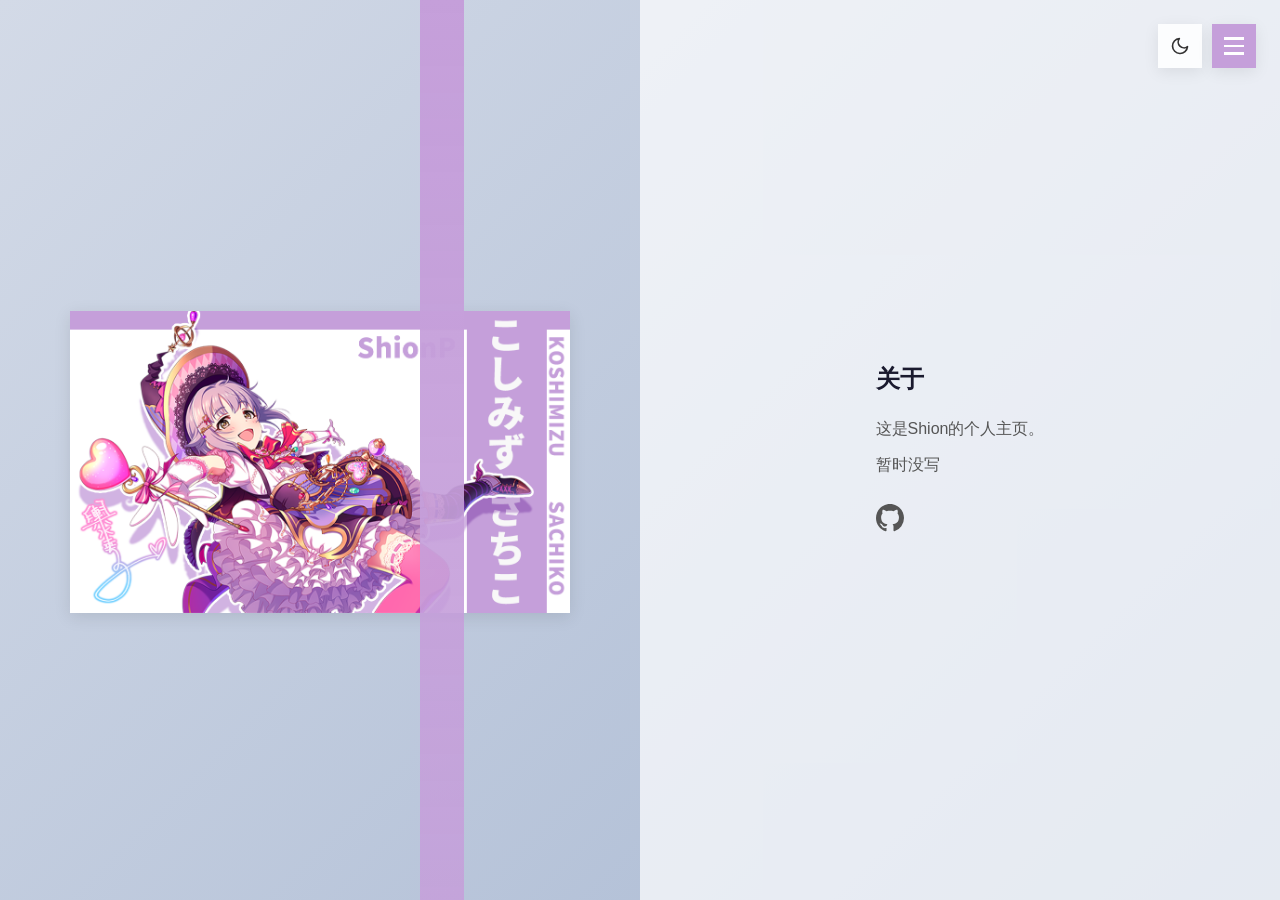
==== commit 446675f2: "chore(about): 注释" ====
--- a/html/about.html
+++ b/html/about.html
@@ -195,7 +195,7 @@
                 <h2>关于</h2>
                 <p>这是Shion的个人主页。</p>
                 <p>暂时没写</p>
-                <p><a href="https://mobile.moegirl.org.cn/%E8%88%86%E6%B0%B4%E5%B9%B8%E5%AD%90" target="_blank" rel="noopener" id="sachikoLink">舆水幸子</a>P，<span style="text-decoration:line-through;color:#999;">也看点其他人。</span></p>
+                <!-- <p><a href="https://mobile.moegirl.org.cn/%E8%88%86%E6%B0%B4%E5%B9%B8%E5%AD%90" target="_blank" rel="noopener" id="sachikoLink">舆水幸子</a>P，<span style="text-decoration:line-through;color:#999;">也看点其他人。</span></p>   -->
                 <div style="margin-top:1.5rem;">
                     <a href="https://github.com/shiodd" target="_blank" rel="noopener" style="display:inline-flex;color:#555;">
                         <svg viewBox="0 0 24 24" fill="currentColor" width="28" height="28"><path d="M12 0C5.37 0 0 5.37 0 12c0 5.31 3.435 9.795 8.205 11.385.6.105.825-.255.825-.57 0-.285-.015-1.23-.015-2.235-3.015.555-3.795-.735-4.035-1.41-.135-.345-.72-1.41-1.23-1.695-.42-.225-1.02-.78-.015-.795.945-.015 1.62.87 1.845 1.23 1.08 1.815 2.805 1.305 3.495.99.105-.78.42-1.305.765-1.605-2.67-.3-5.46-1.335-5.46-5.925 0-1.305.465-2.385 1.23-3.225-.12-.3-.54-1.53.12-3.18 0 0 1.005-.315 3.3 1.23.96-.27 1.98-.405 3-.405s2.04.135 3 .405c2.295-1.56 3.3-1.23 3.3-1.23.66 1.65.24 2.88.12 3.18.765.84 1.23 1.905 1.23 3.225 0 4.605-2.805 5.625-5.475 5.925.435.375.81 1.095.81 2.22 0 1.605-.015 2.895-.015 3.3 0 .315.225.69.825.57A12.02 12.02 0 0 0 24 12c0-6.63-5.37-12-12-12z"/></svg>
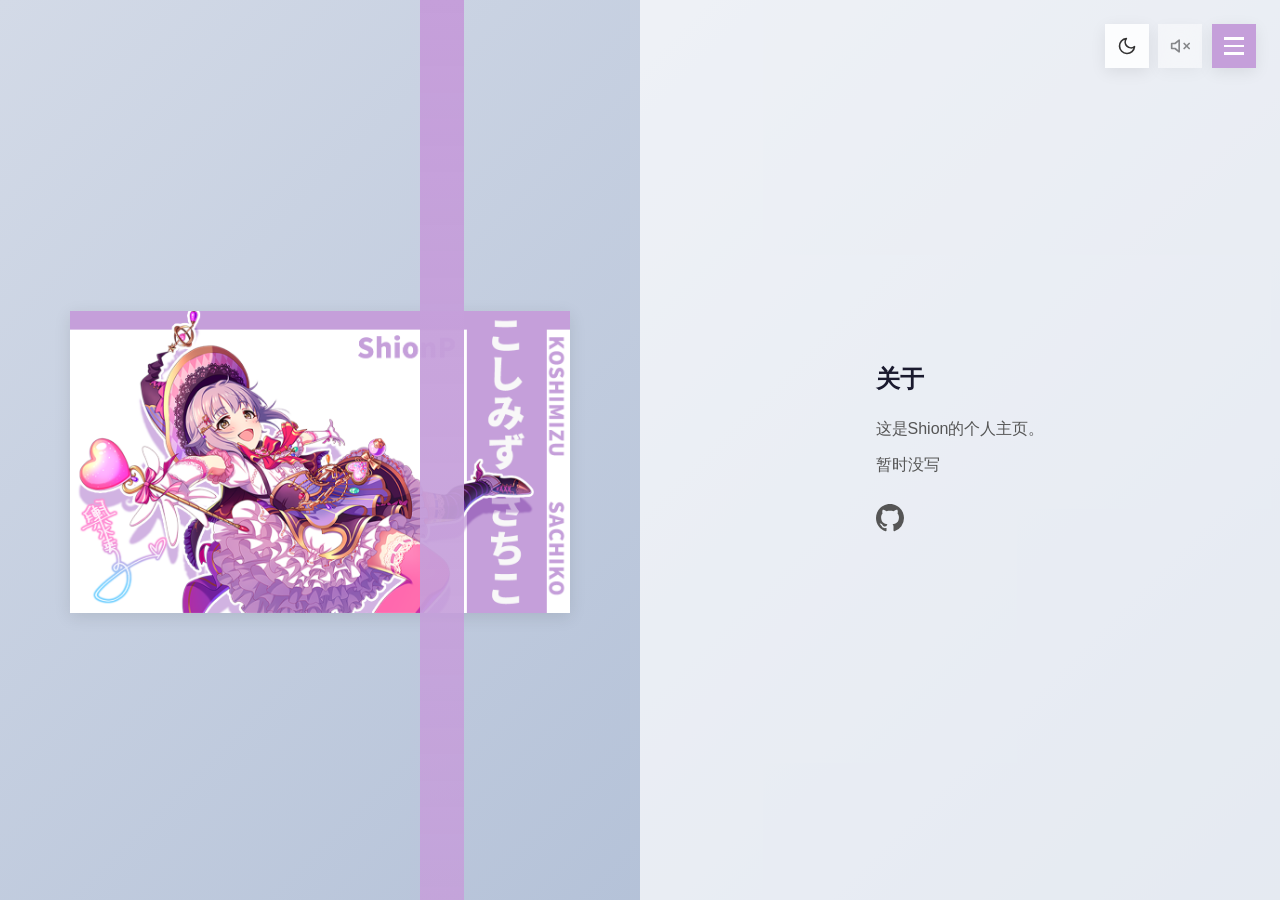
==== commit eaf92087: "perf(图片): 为名片和记录图片添加懒加载与异步解码" ====
--- a/html/about.html
+++ b/html/about.html
@@ -187,7 +187,7 @@
     <div class="about-page">
         <div class="about-left">
             <div class="about-card" id="aboutCard">
-                <img src="../image/meishi/me/正.png" alt="名片正面" />
+                <img src="../image/meishi/me/正.png" alt="名片正面" loading="lazy" decoding="async" />
             </div>
         </div>
         <div class="about-right">
--- a/css/style.css
+++ b/css/style.css
@@ -259,6 +259,67 @@
     transform: rotate(0deg) scale(1);
 }
 
+/* 音效开关按钮 */
+.sfx-toggle-btn {
+    width: 44px;
+    height: 44px;
+    border: none;
+    border-radius: 0;
+    background: var(--surface);
+    backdrop-filter: blur(8px);
+    cursor: pointer;
+    font-size: 1.1rem;
+    line-height: 1;
+    color: var(--text);
+    box-shadow: var(--shadow);
+    transition: background 0.25s, box-shadow 0.25s, opacity 0.25s;
+    position: relative;
+    z-index: 110;
+    display: flex;
+    align-items: center;
+    justify-content: center;
+    padding: 0;
+}
+
+.sfx-toggle-btn:hover {
+    background: var(--surface-strong);
+    box-shadow: var(--shadow);
+}
+
+/* 静音时整体变淡，开启时恢复 */
+.sfx-toggle-btn:not(.is-on) {
+    opacity: 0.55;
+}
+
+.sfx-toggle-btn .icon {
+    position: absolute;
+    inset: 0;
+    display: flex;
+    align-items: center;
+    justify-content: center;
+    transition: opacity 0.3s ease, transform 0.4s ease;
+}
+
+.sfx-toggle-btn .icon-sound-on {
+    opacity: 0;
+    transform: rotate(-90deg) scale(0.4);
+}
+
+.sfx-toggle-btn .icon-sound-off {
+    opacity: 1;
+    transform: rotate(0deg) scale(1);
+}
+
+.sfx-toggle-btn.is-on .icon-sound-on {
+    opacity: 1;
+    transform: rotate(0deg) scale(1);
+}
+
+.sfx-toggle-btn.is-on .icon-sound-off {
+    opacity: 0;
+    transform: rotate(90deg) scale(0.4);
+}
+
 /* 下拉菜单 */
 .nav-dropdown {
     position: absolute;
@@ -690,7 +751,8 @@
         height: 38px;
     }
 
-    .theme-toggle-btn {
+    .theme-toggle-btn,
+    .sfx-toggle-btn {
         width: 38px;
         height: 38px;
         font-size: 1rem;
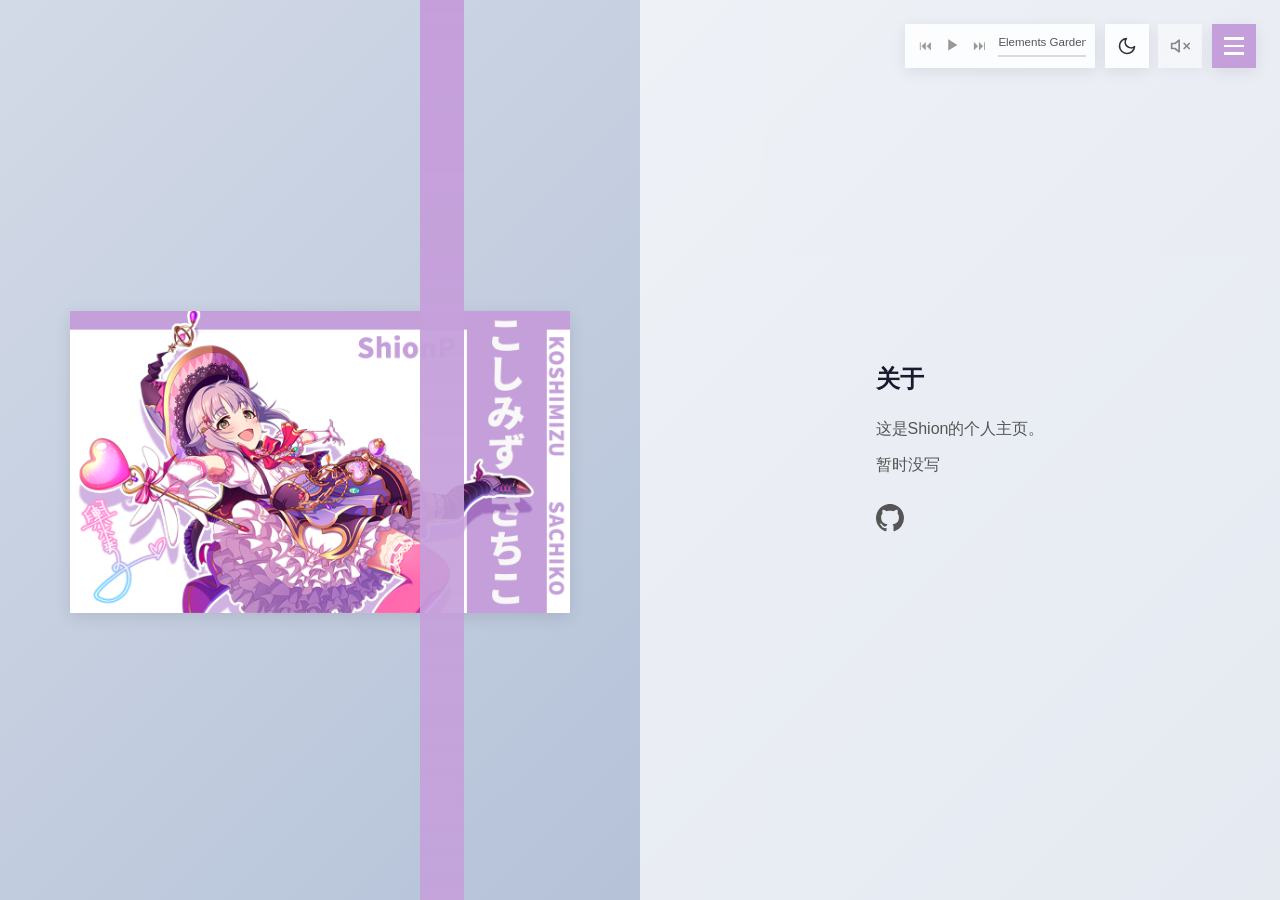
==== commit 268dde5d: "fix(导航): 修复 PJAX 切页时监听与 observer 累积及 resize 重复处理" ====
--- a/html/about.html
+++ b/html/about.html
@@ -289,6 +289,11 @@
                 preview.classList.add('ready'); // 蓄力下蹲
             });
             function releaseBounce() {
+                // about 页被 PJAX 移除后自动解绑，避免反复切页累积 document 监听
+                if (!preview.isConnected) {
+                    document.removeEventListener('mouseup', releaseBounce);
+                    return;
+                }
                 if (!pressing) return;
                 pressing = false;
                 preview.classList.remove('ready'); // 解除蓄力
@@ -302,6 +307,8 @@
             // 在元素外松开也能蹦跶
             document.addEventListener('mouseup', releaseBounce);
             const themeObserver = new MutationObserver(() => {
+                // about 页被 PJAX 移除后自动断开，避免反复切页累积 observer
+                if (!preview.isConnected) { themeObserver.disconnect(); return; }
                 if (preview.classList.contains('show')) {
                     preview.style.transition = ''; // 清残留 inline 过渡，确保淡出用 .switching 的 0.2s
                     preview.classList.remove('bounce'); // 避免蹦跶与切换淡出冲突
--- a/css/style.css
+++ b/css/style.css
@@ -215,7 +215,8 @@
     line-height: 1;
     color: var(--text);
     box-shadow: var(--shadow);
-    transition: background 0.25s, box-shadow 0.25s;
+    /* filter 必须参与过渡，否则夜间模式移出时会闪出未压暗的日间色 */
+    transition: background 0.25s, box-shadow 0.25s, color 0.25s, filter 0.25s;
     position: relative;
     z-index: 110;
     display: flex;
@@ -224,8 +225,10 @@
     padding: 0;
 }
 
+/* hover 激活：填充当前页面主题色 + 图标变白，与导航按钮一致 */
 .theme-toggle-btn:hover {
-    background: var(--surface-strong);
+    background: var(--btn-color, #c59fda);
+    color: #fff;
     box-shadow: var(--shadow);
 }
 
@@ -272,7 +275,8 @@
     line-height: 1;
     color: var(--text);
     box-shadow: var(--shadow);
-    transition: background 0.25s, box-shadow 0.25s, opacity 0.25s;
+    /* filter 必须参与过渡，否则夜间模式移出时会闪出未压暗的日间色 */
+    transition: background 0.25s, box-shadow 0.25s, opacity 0.25s, color 0.25s, filter 0.25s;
     position: relative;
     z-index: 110;
     display: flex;
@@ -281,9 +285,16 @@
     padding: 0;
 }
 
+/* hover 激活：填充当前页面主题色 + 图标变白，与导航按钮一致 */
 .sfx-toggle-btn:hover {
-    background: var(--surface-strong);
+    background: var(--btn-color, #c59fda);
+    color: #fff;
     box-shadow: var(--shadow);
+}
+
+[data-theme="dark"] .theme-toggle-btn:hover,
+[data-theme="dark"] .sfx-toggle-btn:hover {
+    filter: brightness(0.75) saturate(0.9);
 }
 
 /* 静音时整体变淡，开启时恢复 */
@@ -318,6 +329,267 @@
 .sfx-toggle-btn.is-on .icon-sound-off {
     opacity: 0;
     transform: rotate(90deg) scale(0.4);
+}
+
+/* ========== 迷你播放列表（位于顶部导航按钮组最左侧） ========== */
+.mini-player {
+    position: relative;
+    display: flex;
+    align-items: center;
+    gap: 0.45rem;
+    max-width: 190px;
+    height: 44px; /* 与主题/音效按钮同高 */
+    box-sizing: border-box;
+    padding: 0 0.6rem;
+    background: var(--surface);
+    backdrop-filter: blur(8px);
+    box-shadow: var(--shadow);
+    color: var(--text);
+    opacity: 1; /* 常驻可见，不再淡化 */
+    /* 曲名与列表是界面元素，禁止鼠标拖动选中 */
+    user-select: none;
+    -webkit-user-select: none;
+}
+
+/* 播放条内的水波（canvas 由 JS 绘制，波幅随音乐起伏） */
+.mp-wave {
+    position: absolute;
+    left: 0;
+    bottom: 0;
+    width: 100%;
+    height: 18px;
+    z-index: 0;
+    pointer-events: none;
+}
+
+/* 保证控件与文字在水波之上 */
+.mini-player .mp-btn,
+.mini-player .mp-info {
+    position: relative;
+    z-index: 1;
+}
+
+.mp-btn {
+    flex: 0 0 auto;
+    height: 100%; /* 撑满播放条，点击区域与按钮同高 */
+    display: flex;
+    align-items: center;
+    justify-content: center;
+    border: none;
+    background: none;
+    color: var(--text-muted);
+    font-size: 0.85rem;
+    line-height: 1;
+    padding: 0 0.25rem;
+    cursor: pointer;
+    transition: all 0.2s ease; /* 与导航栏按钮一致，hover 填色也有渐变 */
+}
+
+/* hover 与导航栏按钮一致：填充主题色 + 白色图标 */
+.mp-btn:hover {
+    background: var(--btn-color, #c59fda);
+    color: #fff;
+}
+
+[data-theme="dark"] .mp-btn:hover {
+    filter: brightness(0.75) saturate(0.9);
+}
+
+/* 播放/暂停：固定宽度，切换图标时不会把曲名挤动 */
+.mp-play {
+    position: relative;
+    width: 18px;
+    font-size: 0.9rem;
+}
+
+/* 与主题按钮一致的切换动画：淡入淡出 + 旋转缩放 */
+.mp-play .icon {
+    position: absolute;
+    inset: 0;
+    display: flex;
+    align-items: center;
+    justify-content: center;
+    font-size: 0.85rem;
+    line-height: 1;
+    transition: opacity 0.3s ease, transform 0.4s ease;
+}
+
+.mp-play .icon-play {
+    opacity: 1;
+    transform: rotate(0deg) scale(1);
+}
+
+.mp-play .icon-pause {
+    opacity: 0;
+    transform: rotate(-90deg) scale(0.4);
+}
+
+.mp-play.is-playing .icon-play {
+    opacity: 0;
+    transform: rotate(90deg) scale(0.4);
+}
+
+.mp-play.is-playing .icon-pause {
+    opacity: 1;
+    transform: rotate(0deg) scale(1);
+}
+
+.mp-info {
+    flex: 1 1 auto;
+    min-width: 0;
+}
+
+/* 标题同时是“打开歌曲列表”的按钮 */
+.mp-title {
+    display: block;
+    width: 100%;
+    border: none;
+    background: none;
+    padding: 0;
+    font-family: inherit;
+    font-size: 0.72rem;
+    color: var(--text-soft);
+    text-align: left;
+    white-space: nowrap;
+    overflow: hidden;
+    text-overflow: ellipsis;
+    cursor: pointer;
+    transition: all 0.2s ease; /* 与导航栏按钮一致 */
+}
+
+/* 曲名是文字而非按钮，hover 只轻微提亮，不做填色 */
+.mp-title:hover {
+    color: var(--text-strong);
+}
+
+/* 曲名过长时来回滚动（滚动距离由 JS 测量后写入 --marquee-shift） */
+.mp-title-text {
+    display: inline-block;
+    white-space: nowrap;
+}
+
+.mp-title-text.is-marquee {
+    animation-name: mpMarquee;
+    animation-timing-function: linear;
+    animation-iteration-count: infinite;
+}
+
+@keyframes mpMarquee {
+    0%, 12% {
+        transform: translateX(0);
+    }
+    46%, 62% {
+        transform: translateX(calc(-1 * var(--marquee-shift, 0px)));
+    }
+    100% {
+        transform: translateX(0);
+    }
+}
+
+@media (prefers-reduced-motion: reduce) {
+    .mp-title-text.is-marquee {
+        animation: none;
+    }
+}
+
+/* 歌曲列表：与导航栏下拉相同的展开动画（max-height 过渡） */
+.mp-list {
+    position: absolute;
+    top: calc(100% + 6px);
+    left: 0;
+    min-width: 180px;
+    max-width: 240px;
+    display: flex;
+    flex-direction: column;
+    background: transparent;
+    box-shadow: var(--shadow-lg);
+    z-index: 2;
+    max-height: 0;
+    overflow: hidden;
+    transition: max-height 0.35s ease;
+}
+
+.mp-list.open {
+    max-height: 300px;
+}
+
+.mp-item {
+    border: none;
+    background: var(--surface-strong);
+    padding: 0.4rem 0.6rem;
+    font-family: inherit;
+    font-size: 0.72rem;
+    color: var(--text-soft);
+    text-align: left;
+    cursor: pointer;
+    white-space: nowrap;
+    overflow: hidden;
+    text-overflow: ellipsis;
+    transition: all 0.2s ease;
+}
+
+/* hover 填充当前页面主题色，与导航栏按钮一致 */
+.mp-item:hover {
+    background: var(--btn-color, #c59fda);
+    color: #fff;
+}
+
+[data-theme="dark"] .mp-item:hover {
+    filter: brightness(0.75) saturate(0.9);
+}
+
+.mp-item.is-current {
+    color: var(--btn-color, #c59fda);
+}
+
+[data-theme="dark"] .mp-item.is-current {
+    filter: brightness(0.75) saturate(0.9);
+}
+
+/* 当前曲目 hover 时背景也是主题色，必须强制白字，否则歌名看不见 */
+.mp-item.is-current:hover {
+    color: #fff;
+}
+
+/* 只有一首歌时隐藏上/下一首 */
+.mini-player.is-single .mp-prev,
+.mini-player.is-single .mp-next {
+    display: none;
+}
+
+.mp-bar {
+    margin-top: 0.3rem;
+    height: 2px;
+    background: rgba(128, 128, 128, 0.28);
+    cursor: pointer;
+}
+
+/* 进度条跟随当前页面主题色（--btn-color 由 JS 按页面设置，如首页紫、关于蓝…） */
+.mp-bar span {
+    display: block;
+    height: 100%;
+    width: 0;
+    background: var(--btn-color, #c59fda);
+}
+
+/* 夜间模式按站内统一的 0.62 压暗逻辑对主题色压暗，而不是写死紫色 */
+[data-theme="dark"] .mp-bar span {
+    background: var(--btn-color, #c59fda);
+    background: color-mix(in srgb, var(--btn-color, #c59fda) 62%, #000);
+}
+
+@media (max-width: 480px) {
+    /* 小屏空间有限，只保留播放控制按钮 */
+    .mini-player {
+        padding: 0 0.4rem;
+        box-shadow: none;
+        background: none;
+        backdrop-filter: none;
+    }
+
+    .mini-player .mp-info {
+        display: none;
+    }
 }
 
 /* 下拉菜单 */
@@ -758,6 +1030,11 @@
         font-size: 1rem;
     }
 
+    /* 播放条与上述按钮同断点、同高度 */
+    .mini-player {
+        height: 38px;
+    }
+
     .nav-toggle span {
         width: 18px;
         height: 2px;
